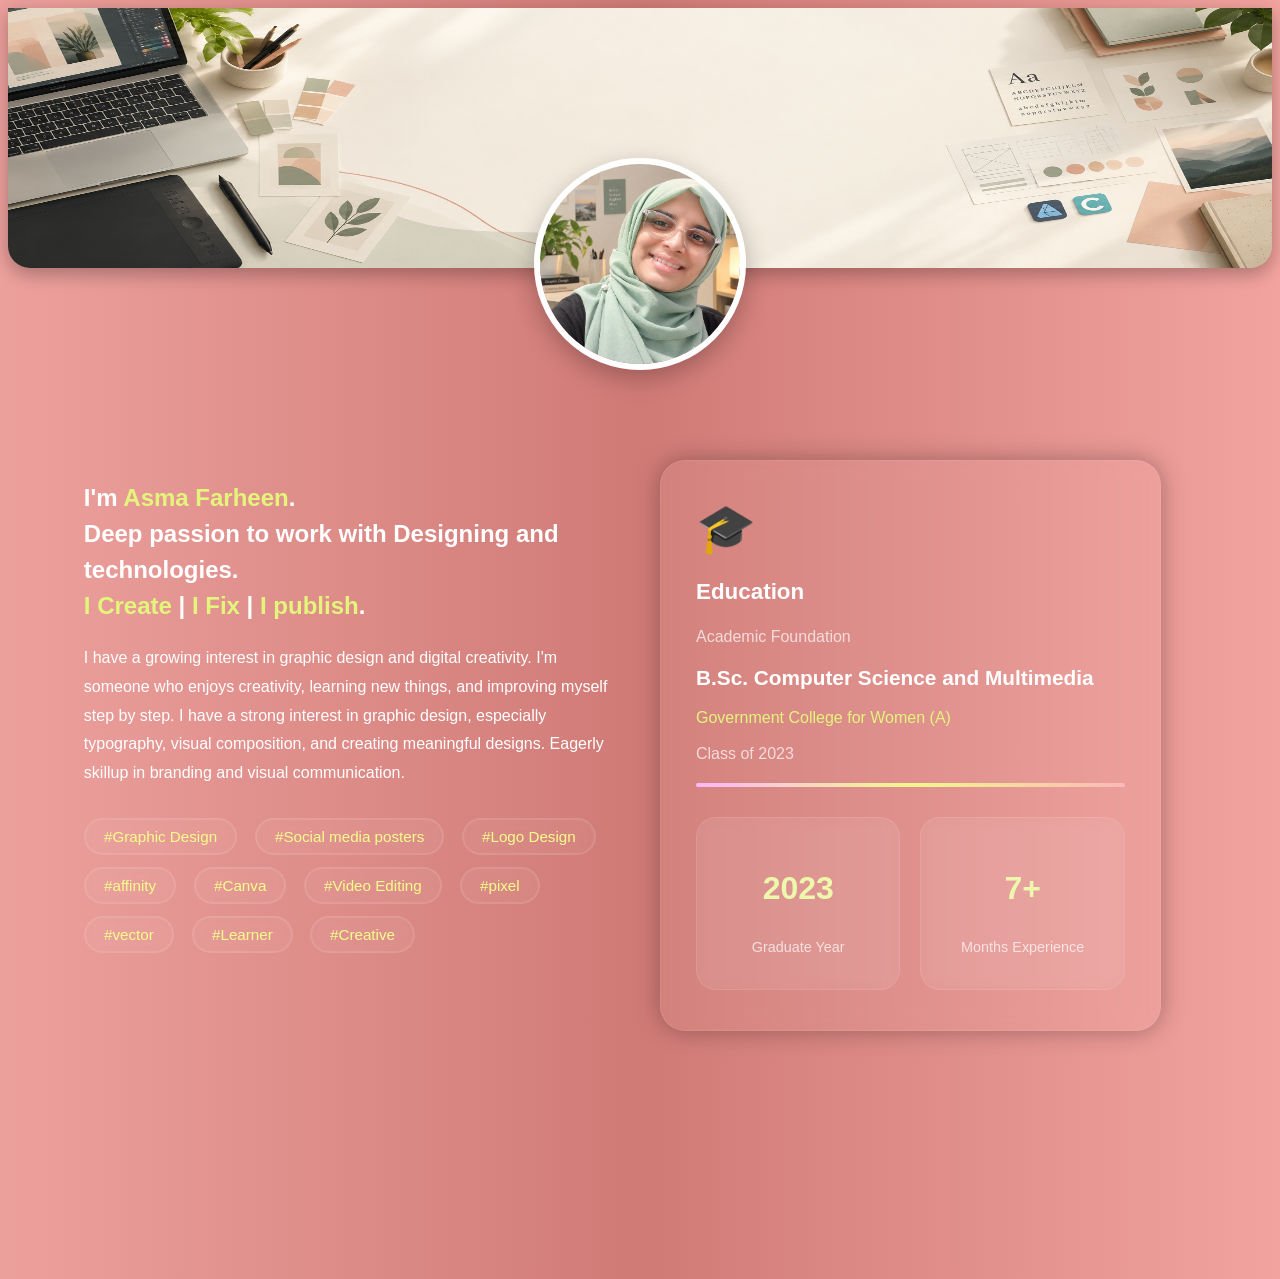
==== About.html @ 327b8846 "Add files via upload" ====
<!DOCTYPE html>
<html lang="en">

<head>
    <meta charset="UTF-8">
    <meta name="viewport" content="width=device-width, initial-scale=1.0">
    <title>Asma Farheen_About</title>
    <link rel="stylesheet" href="Aboutstylesheet.css">
</head>

<body class="about-body">

    <!-- 🔶 TOP BANNER -->
    <div class="about-banner">
        <img src="assets/Pastel Creative Workspace Flatlay.png" alt="Profile" class="about-banner">
        <!-- You will replace this background image later -->
    </div>

    <!-- 🟣 PROFILE PIC -->
    <div class="profile-pic-wrapper">
        <img src="assets/image professional.png" alt="Profile" class="profile-pic">
    </div>

    <!-- 🌸 ABOUT CARD -->

    <section class="about-section">
        <div class="about-container">

            <!-- LEFT COLUMN -->
            <div class="about-left">
                <h2>
                    I'm <span>Asma Farheen</span>.
                    <br>Deep passion to work with Designing and technologies.
                    <br> <span>I Create</span> | <span>I Fix</span> | <span>I publish</span>.
                </h2>

                <p class="about-text">
                    I have a growing interest in graphic design and digital creativity.
                    I'm someone who enjoys creativity, learning new things, and improving myself step by step. I have a
                    strong interest in graphic design, especially typography, visual composition, and creating
                    meaningful designs. Eagerly skillup in branding and visual communication.</p>

                <!-- SKILLS -->
                <div class="skill-tags">
                    <span>#Graphic Design</span>
                    <span>#Social media posters</span>
                    <span>#Logo Design</span>
                    <span>#affinity</span>
                    <span>#Canva</span>
                    <span>#Video Editing</span>
                    <span>#pixel</span>
                     <span>#vector</span>
                    <span>#Learner</span>
                    <span>#Creative</span> 
                </div>
            </div>

            <!-- RIGHT COLUMN -->
            <div class="edu-column">
                <!-- EDUCATION CARD -->
                <div class="edu-card">
                    <div class="edu-icon">🎓</div>

                    <h3 class="edu-title">Education</h3>
                    <p class="edu-sub">Academic Foundation</p>

                    <h2 class="edu-degree">B.Sc. Computer Science and Multimedia</h2>
                    <a href="#" class="edu-college">Government College for Women (A)</a>
                    <p class="edu-year">Class of 2023</p>
                    <div class="edu-line"></div>

                    <!-- STATS UNDER EDUCATION -->
                    <div class="about-stats">
                        <div class="stat-box">
                            <h3>2023</h3>
                            <p>Graduate Year</p>
                        </div>

                        <div class="stat-box">
                            <h3>7+</h3>
                            <p>Months Experience</p>
                        </div>
                    </div>
                </div>
            </div>

        </div>
    </section>



    <script>

        // AUTO ACTIVE SCROLL FOR SKILLS
        const skillContainer = document.querySelector('.skills-carousel');
        const skillCards = document.querySelectorAll('.skill-card');

        function activateSkillCard() {
            let center = skillContainer.scrollLeft + skillContainer.offsetWidth / 2;
            let closest = null;
            let minDist = Infinity;

            skillCards.forEach(card => {
                const cardCenter = card.offsetLeft + card.offsetWidth / 2;
                const dist = Math.abs(center - cardCenter);

                if (dist < minDist) {
                    minDist = dist;
                    closest = card;
                }
            });

            skillCards.forEach(c => c.classList.remove('active'));
            if (closest) closest.classList.add('active');
        }

        skillContainer.addEventListener('scroll', activateSkillCard);
        activateSkillCard();



    </script>

</body>

</html>
---- Aboutstylesheet.css ----
/* 🌸 Background */
.about-body {
    background: linear-gradient(to right, hsl(3, 68%, 77%), #D07A76, #f2a39f);
    /* background: linear-gradient(135deg, #0b1224, #13243f, #0f1831); */
    font-family: "Poppins", sans-serif;
    padding-bottom: 80px;
}

/* 🔶 Top banner */
.about-banner {
    width: 100%;
    height: 260px;
    background: url("About_coverpage_image.JPG") center/cover no-repeat;
    border-radius: 0 0 22px 22px;
    box-shadow: 0 6px 18px rgba(0,0,0,0.15);
}

/* 🟣 Profile picture (circle center) */
.profile-pic-wrapper {
    display: flex;
    justify-content: center;
    margin-top: -110px;
}

.profile-pic {
    width: 200px;
    height: 200px;
    border-radius: 50%;
    object-fit: cover;
    border: 6px solid #fff;
    box-shadow: 0 8px 25px rgba(0,0,0,0.25);
}

/* 🌸 Main about Section */
.about-section {
    padding: 90px 6%;
    color: white;
    font-family: 'Poppins', sans-serif;
    margin: auto;
}

/* MAIN LAYOUT */
.about-container {
    display: flex;
    justify-content: space-between;
    align-items: flex-start;
    gap: 40px;
    margin-bottom: 70px;
}

/* LEFT COLUMN */
.about-left {
    width: 50%;
}

.about-left h2 {
    font-size: 1.5rem;
    font-weight: 600;
    line-height: 1.5;
}

.about-left h2 span {
    color: #e4f57b;

}

.about-text {
    margin-top: 20px;
    line-height: 1.8;
    /* opacity: 0.8; */
}

/* SKILL TAGS */
.skill-tags {
    margin-top: 30px;
    display: flex;
    flex-wrap: wrap;
    gap: 12px 18px;
}

.skill-tags span {
    background: rgba(255, 255, 255, 0.05);
    border: 2px solid rgba(255, 255, 255, 0.1);
    backdrop-filter: blur(8px);
    padding: 8px 18px;
    border-radius: 25px;
    font-size: 0.95rem;
    /* border: 1px solid #333; */
    color: #f7fd8a;
    white-space: nowrap;
    transition: 0.3s ease;
}

.skill-tags span:hover {
    transform: translateY(-4px);
    background: rgba(255, 255, 255, 0.12);
    box-shadow: 0 0 12px rgba(251, 246, 156, 0.4);
}

/* RIGHT COLUMN */
.edu-column {
    width: 50%;
}

/* EDUCATION CARD */
.edu-card {
    width: 80%;
    padding: 40px 35px;
    background: rgba(255, 255, 255, 0.05);
    backdrop-filter: blur(8px);
    border-radius: 25px;
    border: 1px solid rgba(255, 255, 255, 0.08);
    box-shadow: 0 0 25px rgba(0, 0, 0, 0.3);
    transition: 0.5s ease;
}

.edu-card:hover {
    transform: translateY(-6px);
    box-shadow: 0 0 25px rgba(243, 250, 176, 0.4);
}

.edu-icon {
    font-size: 3rem;
    margin-bottom: 10px;
}

.edu-title {
    font-size: 1.4rem;
    font-weight: 600;
}

.edu-sub {
    opacity: 0.7;
    margin-bottom: 20px;
}

.edu-degree {
    font-size: 1.3rem;
    font-weight: 600;
}

.edu-college {
    display: inline-block;
    margin: 2px 0;
    color: #e4f57b;
    text-decoration: none;
    font-size: 1rem;
}

.edu-year {
    opacity: 0.7;
    margin-bottom: 20px;
}

.edu-line {
    height: 4px;
    width: 100%;
    border-radius: 10px;
    background: linear-gradient(to right,#fcb6fa, #f0f98b, #fcb8b8);
}

/* STATS UNDER EDUCATION */
.about-stats {
    display: flex;
    gap: 20px;
    margin-top: 30px;
}

.stat-box {
    flex: 1;
    padding: 20px;
    border-radius: 20px;
    text-align: center;
    backdrop-filter: blur(8px);
    background: rgba(255, 255, 255, 0.05);
    border: 1px solid rgba(255, 255, 255, 0.1);
    transition: 0.4s ease;
}

.stat-box h3 {
    font-size: 2rem;
    color: #edf8ad;
}

.stat-box p {
    opacity: 0.7;
    font-size: 0.9rem;
}

/* RESPONSIVE */
@media (max-width: 900px) {
    .about-container {
        flex-direction: column;
    }

    .about-left, 
    .edu-column {
        width: 100%;
    }

    .about-stats {
        justify-content: center;
    }
}
@media (max-width: 700px) {
    .about-stats {
        flex-direction: column;
    }
}
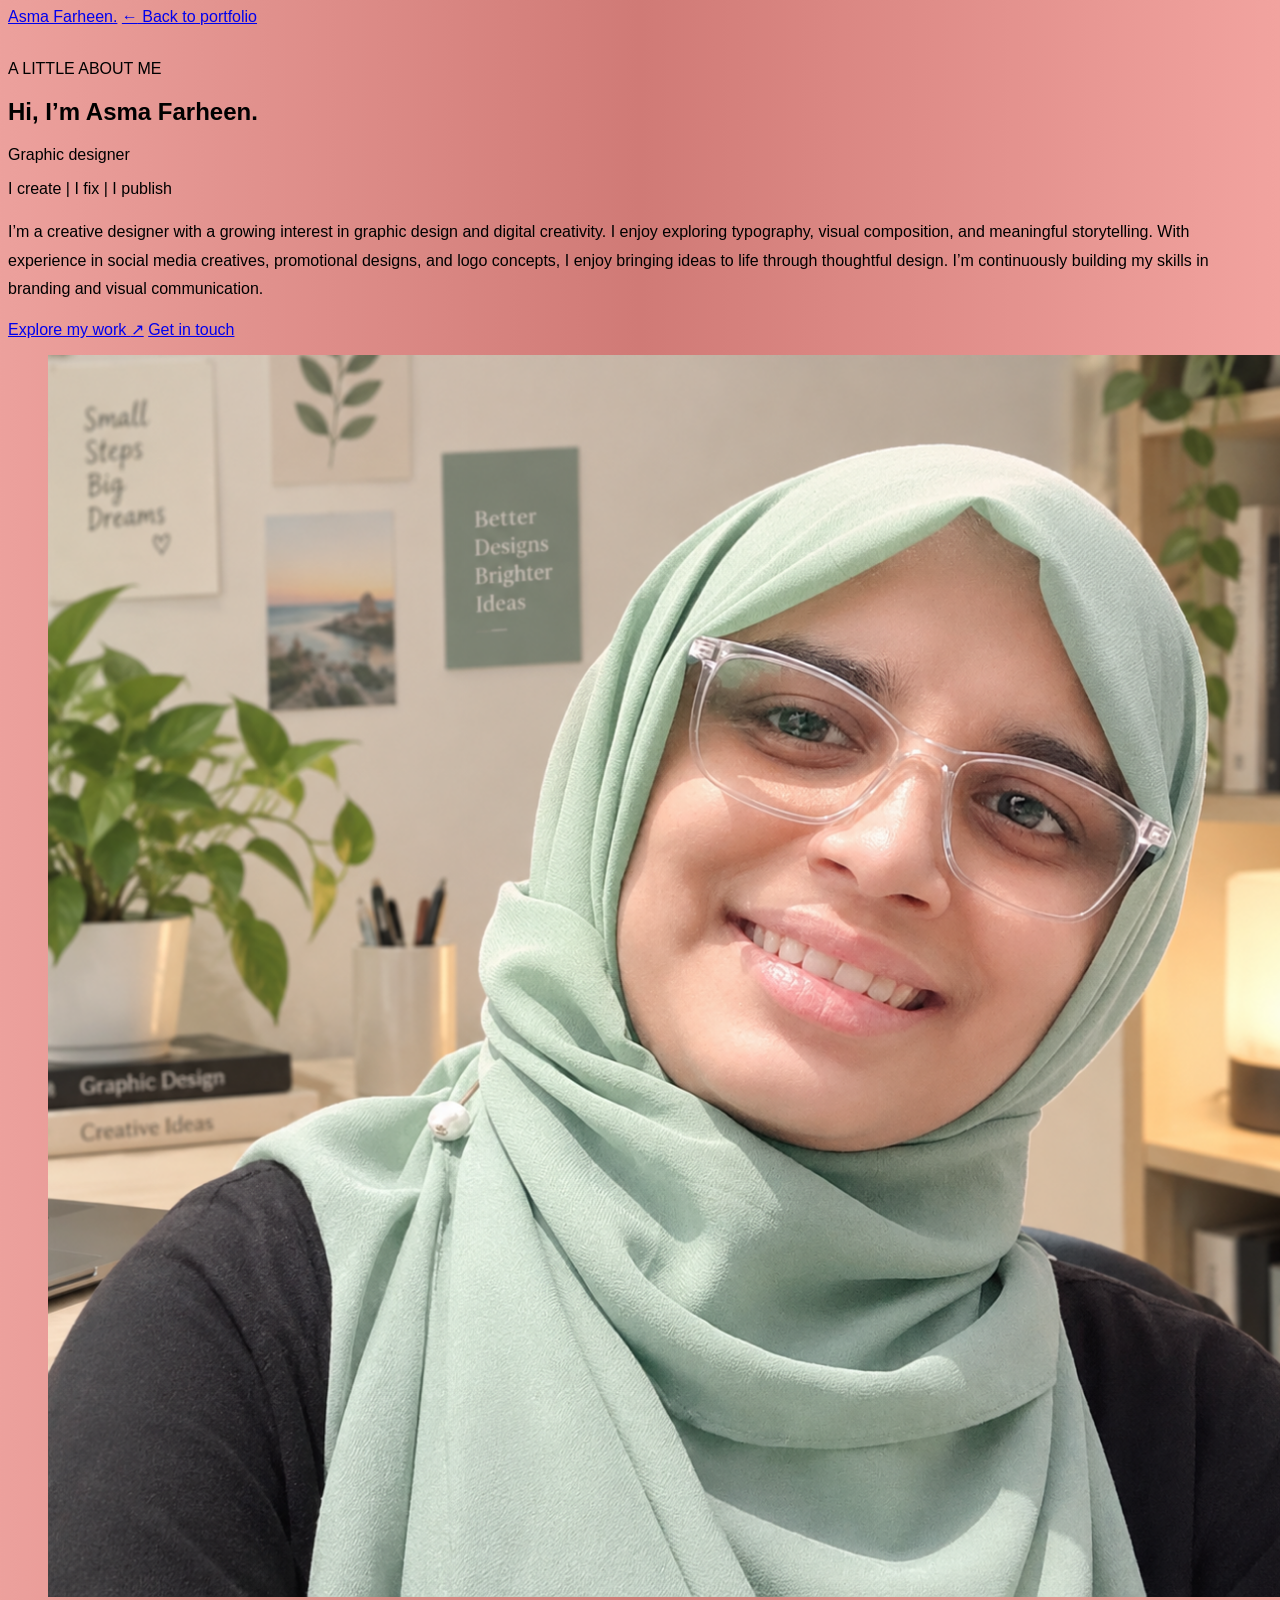
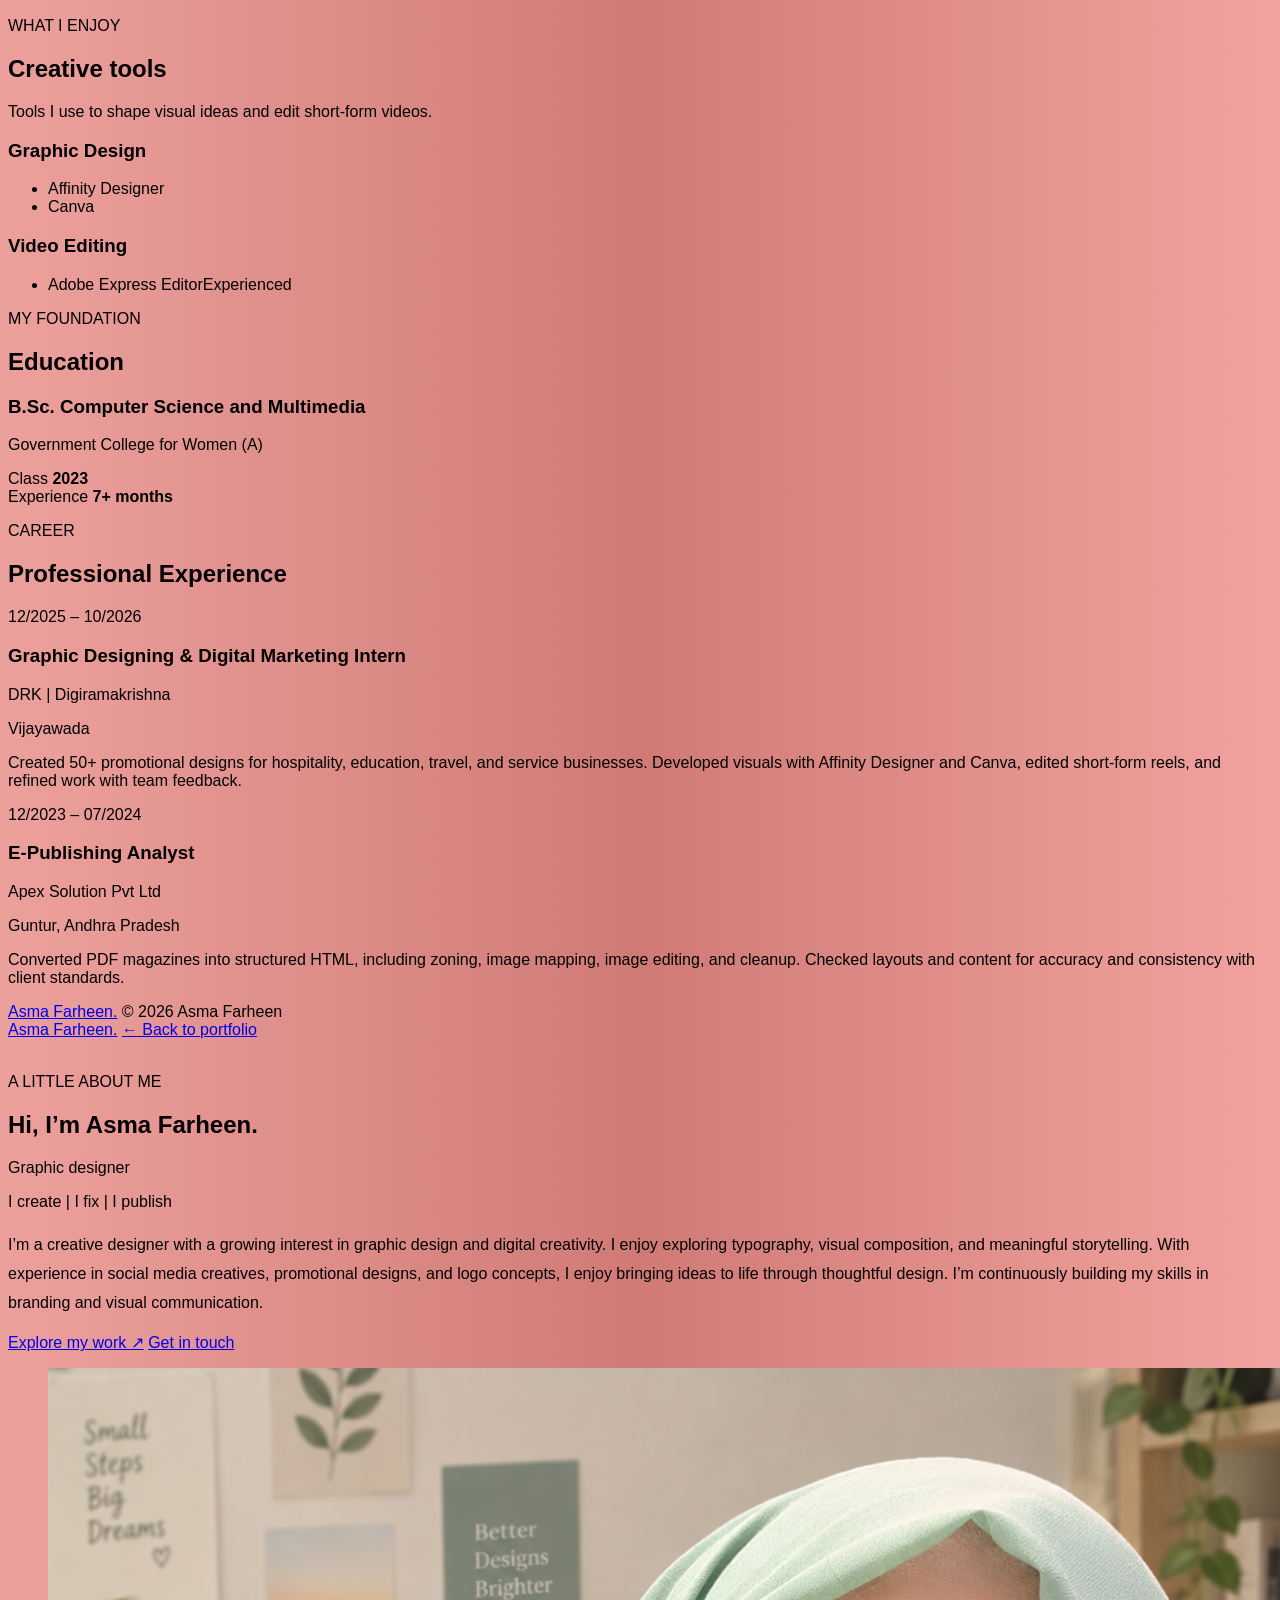
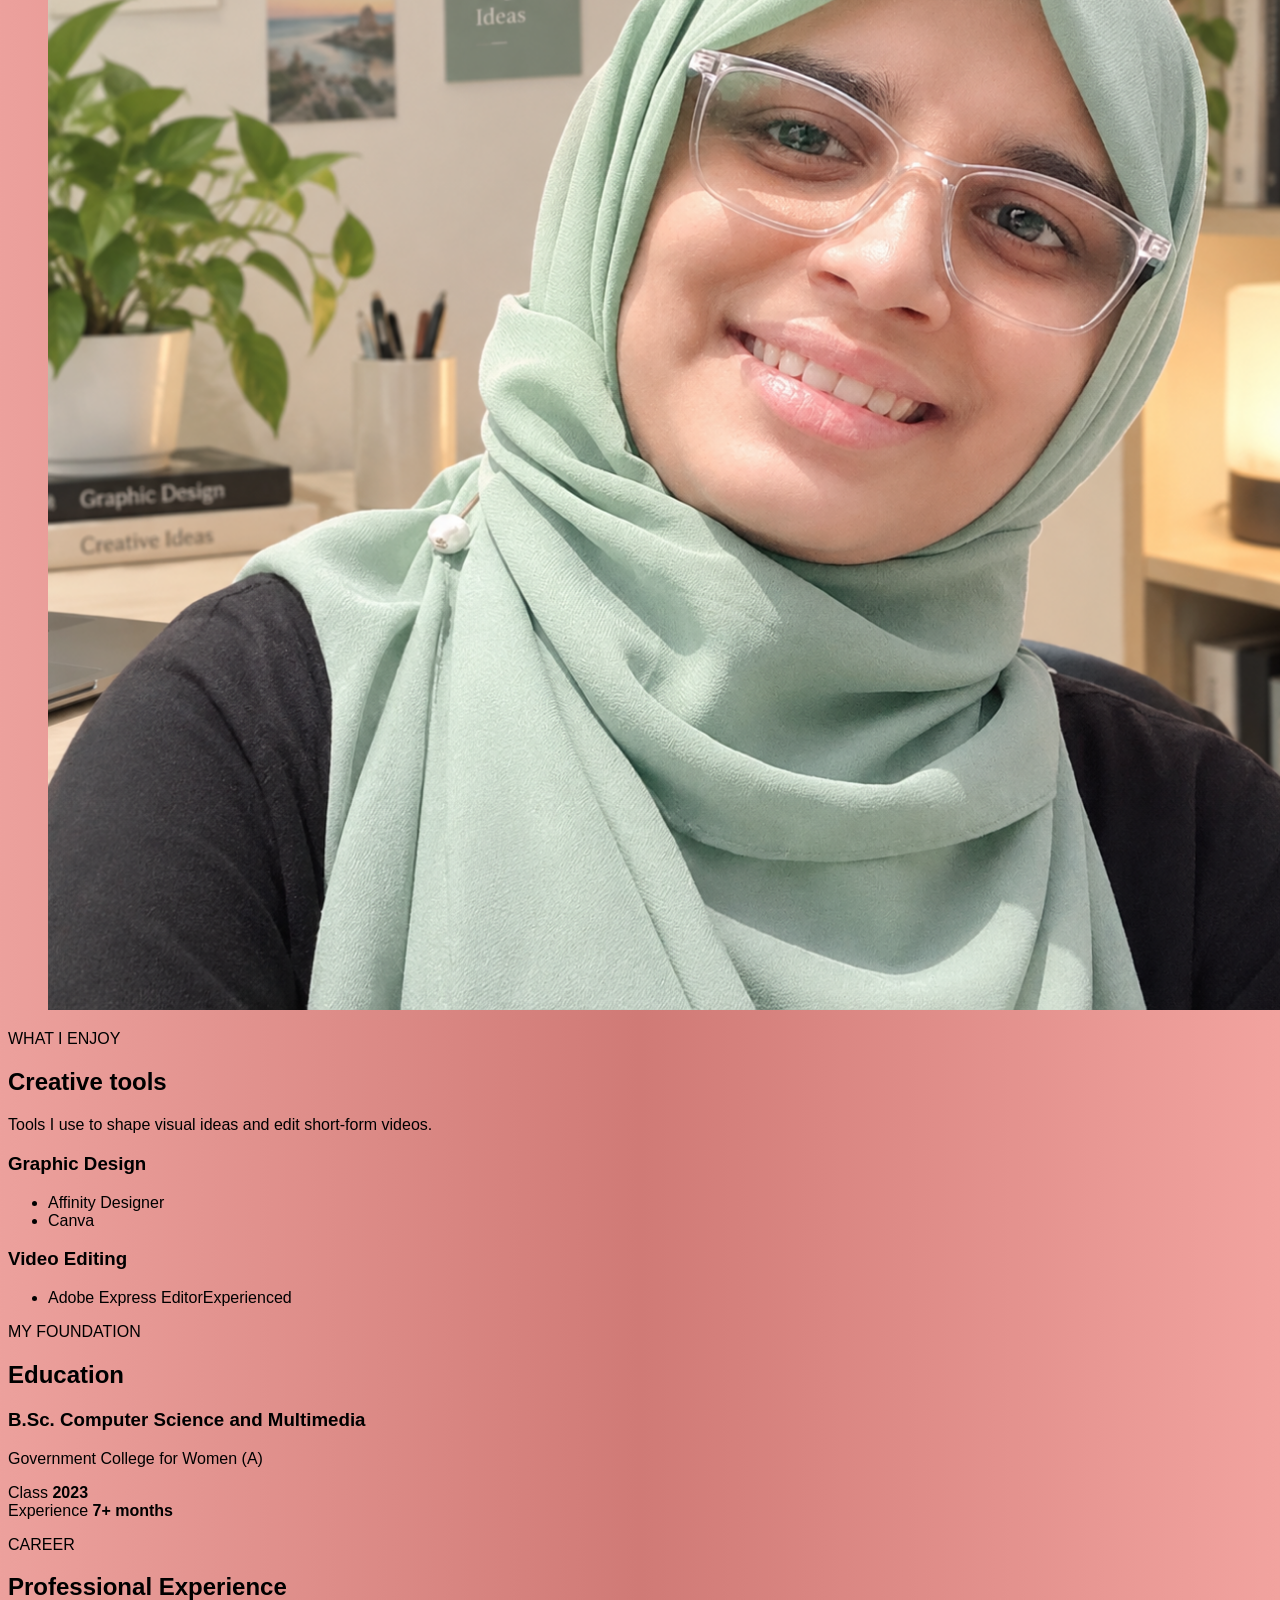
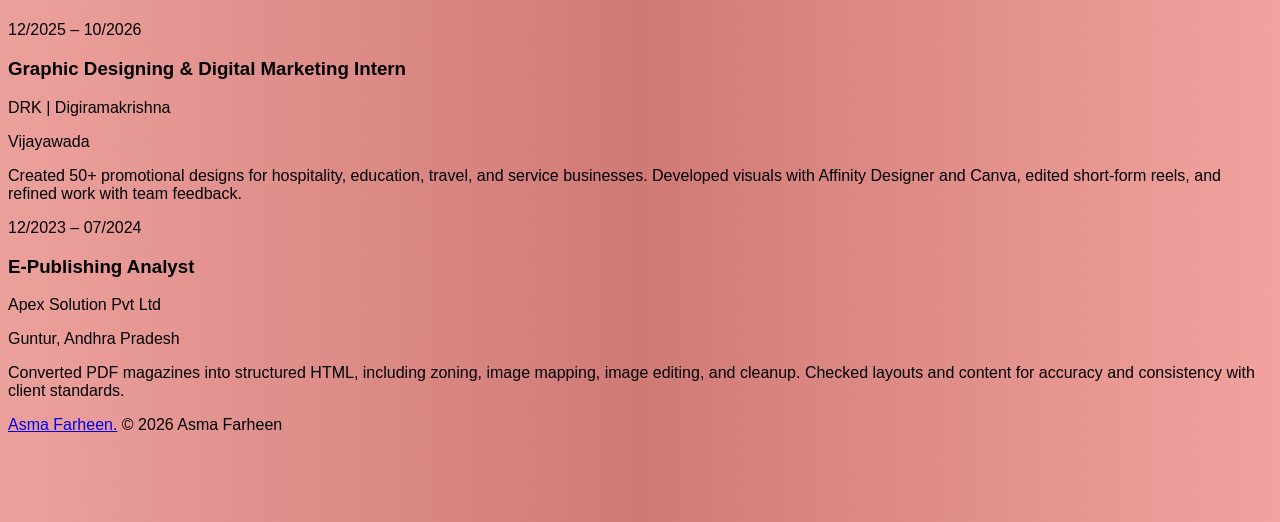
==== commit a5642e83: "Update About.html" ====
--- a/About.html
+++ b/About.html
@@ -1,126 +1,317 @@
-<!DOCTYPE html>
+<!doctype html>
 <html lang="en">
 
 <head>
-    <meta charset="UTF-8">
-    <meta name="viewport" content="width=device-width, initial-scale=1.0">
-    <title>Asma Farheen_About</title>
-    <link rel="stylesheet" href="Aboutstylesheet.css">
+    <meta charset="UTF-8" />
+    <meta name="viewport" content="width=device-width, initial-scale=1.0" />
+    <meta name="description"
+        content="Meet Asma Farheen, a graphic designer exploring visual communication, branding, and digital creativity." />
+    <title>About Asma Farheen</title>
+    <link rel="preconnect" href="https://fonts.googleapis.com" />
+    <link rel="preconnect" href="https://fonts.gstatic.com" crossorigin />
+    <link href="https://fonts.googleapis.com/css2?family=DM+Serif+Display&family=Nunito:wght@400;600;700&display=swap"
+        rel="stylesheet" />
+    <link rel="stylesheet" href="Aboutstylesheet.css" />
+    <link rel="icon" type="image/png" href="ICONS/about_tagicon.png" />
 </head>
 
 <body class="about-body">
-
-    <!-- 🔶 TOP BANNER -->
-    <div class="about-banner">
-        <img src="assets/Pastel Creative Workspace Flatlay.png" alt="Profile" class="about-banner">
-        <!-- You will replace this background image later -->
+    <header class="about-header">
+        <a class="about-brand" href="index.html">Asma Farheen.</a>
+        <a class="back-link" href="index.html">
+            <span aria-hidden="true">&#8592;</span>
+            Back to portfolio
+        </a>
+    </header>
+
+    <div class="about-cover" aria-hidden="true">
+        <img src="assets/about_cover.png" alt="" />
     </div>
 
-    <!-- 🟣 PROFILE PIC -->
-    <div class="profile-pic-wrapper">
-        <img src="assets/image professional.png" alt="Profile" class="profile-pic">
+    <main class="about-main">
+        <section class="about-intro" aria-labelledby="about-title">
+            <div class="about-copy">
+                <p class="eyebrow">A LITTLE ABOUT ME</p>
+                <h1 id="about-title">Hi, I’m <span>Asma Farheen</span>.</h1>
+                <p class="about-role">
+                    Graphic designer
+                </p>
+                <p class="about-mantra">I create | I fix | I publish</p>
+                <p class="about-text">
+                    I’m a creative designer with a growing interest in graphic design and digital creativity. I enjoy
+                    exploring typography, visual composition, and meaningful storytelling. With experience in social
+                    media creatives, promotional designs, and logo concepts, I enjoy bringing ideas to life through
+                    thoughtful design. I’m continuously building my skills in branding and visual communication.
+                </p>
+                <div class="about-actions">
+                    <a class="action-primary" href="project.html">Explore my work <span
+                            aria-hidden="true">&#8599;</span></a>
+                    <a class="action-secondary" href="mailto:af.officelog@gmail.com">Get in touch</a>
+                </div>
+            </div>
+
+            <figure class="profile-figure">
+                <img class="profile-photo" src="assets/image professional.png" alt="Portrait of Asma Farheen"
+                    width="1242" height="1242" />
+                <!-- <figcaption>
+            <span>Asma Farheen</span>
+            <span>Graphic design &amp; multimedia</span>
+          </figcaption> -->
+            </figure>
+        </section>
+
+        <section class="about-details" aria-label="Skills and education">
+            <div class="skills-block" id="skills">
+                <p class="eyebrow">WHAT I ENJOY</p>
+                <h2>Creative tools</h2>
+                <p class="details-copy">
+                    Tools I use to shape visual ideas and edit short-form videos.
+                </p>
+                <div class="tool-groups">
+                    <section class="tool-group" aria-labelledby="graphic-tools-title">
+                        <h3 id="graphic-tools-title">Graphic Design</h3>
+                        <ul class="tool-list">
+                            <li><span class="tool-check" aria-hidden="true"></span><span>Affinity Designer</span></li>
+                            <li><span class="tool-check" aria-hidden="true"></span><span>Canva</span></li>
+                        </ul>
+                    </section>
+                    <section class="tool-group" aria-labelledby="video-tools-title">
+                        <h3 id="video-tools-title">Video Editing</h3>
+                        <ul class="tool-list">
+                            <li>
+                                <span class="tool-check" aria-hidden="true"></span>
+                                <span class="tool-name">Adobe Express Editor<span
+                                        class="tool-level">Experienced</span></span>
+                            </li>
+                        </ul>
+                    </section>
+                </div>
+            </div>
+
+            <div class="education-block" id="education">
+                <p class="eyebrow">MY FOUNDATION</p>
+                <h2>Education</h2>
+                <div class="education-entry">
+                    <h3>B.Sc. Computer Science and Multimedia</h3>
+                    <p>Government College for Women (A)</p>
+                    <div class="education-meta">
+                        <div>
+                            <span>Class</span>
+                            <strong>2023</strong>
+                        </div>
+                        <div>
+                            <span>Experience</span>
+                            <strong>7+ months</strong>
+                        </div>
+                    </div>
+                </div>
+            </div>
+        </section>
+
+        <section class="professional-experience" aria-labelledby="experience-title">
+            <div class="experience-heading">
+                <p class="eyebrow">CAREER</p>
+                <h2 id="experience-title">Professional Experience</h2>
+            </div>
+            <div class="experience-list">
+                <article class="experience-entry">
+                    <div class="experience-primary">
+                        <p class="experience-dates"><time datetime="2025-12">12/2025</time> – <time
+                                datetime="2026-08">10/2026</time></p>
+                        <h3>Graphic Designing &amp; Digital Marketing Intern</h3>
+                    </div>
+                    <div class="experience-detail">
+                        <p class="experience-company">DRK | Digiramakrishna</p>
+                        <p class="experience-location">Vijayawada</p>
+                        <p class="experience-summary">
+                            Created 50+ promotional designs for hospitality, education, travel, and service businesses.
+                            Developed visuals with Affinity Designer and Canva, edited short-form reels, and refined
+                            work with team feedback.
+                        </p>
+                    </div>
+                </article>
+                <article class="experience-entry">
+                    <div class="experience-primary">
+                        <p class="experience-dates"><time datetime="2023-12">12/2023</time> – <time
+                                datetime="2024-07">07/2024</time></p>
+                        <h3>E-Publishing Analyst</h3>
+                    </div>
+                    <div class="experience-detail">
+                        <p class="experience-company">Apex Solution Pvt Ltd</p>
+                        <p class="experience-location">Guntur, Andhra Pradesh</p>
+                        <p class="experience-summary">
+                            Converted PDF magazines into structured HTML, including zoning, image mapping, image
+                            editing, and cleanup. Checked layouts and content for accuracy and consistency with client
+                            standards.
+                        </p>
+                    </div>
+                </article>
+            </div>
+        </section>
+    </main>
+
+    <footer class="about-footer">
+        <a href="index.html">Asma Farheen.</a>
+        <span>© 2026 Asma Farheen</span>
+    </footer>
+</body>
+
+</html><!doctype html>
+<html lang="en">
+
+<head>
+    <meta charset="UTF-8" />
+    <meta name="viewport" content="width=device-width, initial-scale=1.0" />
+    <meta name="description"
+        content="Meet Asma Farheen, a graphic designer exploring visual communication, branding, and digital creativity." />
+    <title>About Asma Farheen</title>
+    <link rel="preconnect" href="https://fonts.googleapis.com" />
+    <link rel="preconnect" href="https://fonts.gstatic.com" crossorigin />
+    <link href="https://fonts.googleapis.com/css2?family=DM+Serif+Display&family=Nunito:wght@400;600;700&display=swap"
+        rel="stylesheet" />
+    <link rel="stylesheet" href="Aboutstylesheet.css" />
+    <link rel="icon" type="image/png" href="ICONS/about_tagicon.png" />
+</head>
+
+<body class="about-body">
+    <header class="about-header">
+        <a class="about-brand" href="index.html">Asma Farheen.</a>
+        <a class="back-link" href="index.html">
+            <span aria-hidden="true">&#8592;</span>
+            Back to portfolio
+        </a>
+    </header>
+
+    <div class="about-cover" aria-hidden="true">
+        <img src="assets/about_cover.png" alt="" />
     </div>
 
-    <!-- 🌸 ABOUT CARD -->
-
-    <section class="about-section">
-        <div class="about-container">
-
-            <!-- LEFT COLUMN -->
-            <div class="about-left">
-                <h2>
-                    I'm <span>Asma Farheen</span>.
-                    <br>Deep passion to work with Designing and technologies.
-                    <br> <span>I Create</span> | <span>I Fix</span> | <span>I publish</span>.
-                </h2>
-
+    <main class="about-main">
+        <section class="about-intro" aria-labelledby="about-title">
+            <div class="about-copy">
+                <p class="eyebrow">A LITTLE ABOUT ME</p>
+                <h1 id="about-title">Hi, I’m <span>Asma Farheen</span>.</h1>
+                <p class="about-role">
+                    Graphic designer
+                </p>
+                <p class="about-mantra">I create | I fix | I publish</p>
                 <p class="about-text">
-                    I have a growing interest in graphic design and digital creativity.
-                    I'm someone who enjoys creativity, learning new things, and improving myself step by step. I have a
-                    strong interest in graphic design, especially typography, visual composition, and creating
-                    meaningful designs. Eagerly skillup in branding and visual communication.</p>
-
-                <!-- SKILLS -->
-                <div class="skill-tags">
-                    <span>#Graphic Design</span>
-                    <span>#Social media posters</span>
-                    <span>#Logo Design</span>
-                    <span>#affinity</span>
-                    <span>#Canva</span>
-                    <span>#Video Editing</span>
-                    <span>#pixel</span>
-                     <span>#vector</span>
-                    <span>#Learner</span>
-                    <span>#Creative</span> 
-                </div>
-            </div>
-
-            <!-- RIGHT COLUMN -->
-            <div class="edu-column">
-                <!-- EDUCATION CARD -->
-                <div class="edu-card">
-                    <div class="edu-icon">🎓</div>
-
-                    <h3 class="edu-title">Education</h3>
-                    <p class="edu-sub">Academic Foundation</p>
-
-                    <h2 class="edu-degree">B.Sc. Computer Science and Multimedia</h2>
-                    <a href="#" class="edu-college">Government College for Women (A)</a>
-                    <p class="edu-year">Class of 2023</p>
-                    <div class="edu-line"></div>
-
-                    <!-- STATS UNDER EDUCATION -->
-                    <div class="about-stats">
-                        <div class="stat-box">
-                            <h3>2023</h3>
-                            <p>Graduate Year</p>
+                    I’m a creative designer with a growing interest in graphic design and digital creativity. I enjoy
+                    exploring typography, visual composition, and meaningful storytelling. With experience in social
+                    media creatives, promotional designs, and logo concepts, I enjoy bringing ideas to life through
+                    thoughtful design. I’m continuously building my skills in branding and visual communication.
+                </p>
+                <div class="about-actions">
+                    <a class="action-primary" href="project.html">Explore my work <span
+                            aria-hidden="true">&#8599;</span></a>
+                    <a class="action-secondary" href="mailto:af.officelog@gmail.com">Get in touch</a>
+                </div>
+            </div>
+
+            <figure class="profile-figure">
+                <img class="profile-photo" src="assets/image professional.png" alt="Portrait of Asma Farheen"
+                    width="1242" height="1242" />
+                <!-- <figcaption>
+            <span>Asma Farheen</span>
+            <span>Graphic design &amp; multimedia</span>
+          </figcaption> -->
+            </figure>
+        </section>
+
+        <section class="about-details" aria-label="Skills and education">
+            <div class="skills-block" id="skills">
+                <p class="eyebrow">WHAT I ENJOY</p>
+                <h2>Creative tools</h2>
+                <p class="details-copy">
+                    Tools I use to shape visual ideas and edit short-form videos.
+                </p>
+                <div class="tool-groups">
+                    <section class="tool-group" aria-labelledby="graphic-tools-title">
+                        <h3 id="graphic-tools-title">Graphic Design</h3>
+                        <ul class="tool-list">
+                            <li><span class="tool-check" aria-hidden="true"></span><span>Affinity Designer</span></li>
+                            <li><span class="tool-check" aria-hidden="true"></span><span>Canva</span></li>
+                        </ul>
+                    </section>
+                    <section class="tool-group" aria-labelledby="video-tools-title">
+                        <h3 id="video-tools-title">Video Editing</h3>
+                        <ul class="tool-list">
+                            <li>
+                                <span class="tool-check" aria-hidden="true"></span>
+                                <span class="tool-name">Adobe Express Editor<span
+                                        class="tool-level">Experienced</span></span>
+                            </li>
+                        </ul>
+                    </section>
+                </div>
+            </div>
+
+            <div class="education-block" id="education">
+                <p class="eyebrow">MY FOUNDATION</p>
+                <h2>Education</h2>
+                <div class="education-entry">
+                    <h3>B.Sc. Computer Science and Multimedia</h3>
+                    <p>Government College for Women (A)</p>
+                    <div class="education-meta">
+                        <div>
+                            <span>Class</span>
+                            <strong>2023</strong>
                         </div>
-
-                        <div class="stat-box">
-                            <h3>7+</h3>
-                            <p>Months Experience</p>
+                        <div>
+                            <span>Experience</span>
+                            <strong>7+ months</strong>
                         </div>
                     </div>
                 </div>
             </div>
-
-        </div>
-    </section>
-
-
-
-    <script>
-
-        // AUTO ACTIVE SCROLL FOR SKILLS
-        const skillContainer = document.querySelector('.skills-carousel');
-        const skillCards = document.querySelectorAll('.skill-card');
-
-        function activateSkillCard() {
-            let center = skillContainer.scrollLeft + skillContainer.offsetWidth / 2;
-            let closest = null;
-            let minDist = Infinity;
-
-            skillCards.forEach(card => {
-                const cardCenter = card.offsetLeft + card.offsetWidth / 2;
-                const dist = Math.abs(center - cardCenter);
-
-                if (dist < minDist) {
-                    minDist = dist;
-                    closest = card;
-                }
-            });
-
-            skillCards.forEach(c => c.classList.remove('active'));
-            if (closest) closest.classList.add('active');
-        }
-
-        skillContainer.addEventListener('scroll', activateSkillCard);
-        activateSkillCard();
-
-
-
-    </script>
-
+        </section>
+
+        <section class="professional-experience" aria-labelledby="experience-title">
+            <div class="experience-heading">
+                <p class="eyebrow">CAREER</p>
+                <h2 id="experience-title">Professional Experience</h2>
+            </div>
+            <div class="experience-list">
+                <article class="experience-entry">
+                    <div class="experience-primary">
+                        <p class="experience-dates"><time datetime="2025-12">12/2025</time> – <time
+                                datetime="2026-08">10/2026</time></p>
+                        <h3>Graphic Designing &amp; Digital Marketing Intern</h3>
+                    </div>
+                    <div class="experience-detail">
+                        <p class="experience-company">DRK | Digiramakrishna</p>
+                        <p class="experience-location">Vijayawada</p>
+                        <p class="experience-summary">
+                            Created 50+ promotional designs for hospitality, education, travel, and service businesses.
+                            Developed visuals with Affinity Designer and Canva, edited short-form reels, and refined
+                            work with team feedback.
+                        </p>
+                    </div>
+                </article>
+                <article class="experience-entry">
+                    <div class="experience-primary">
+                        <p class="experience-dates"><time datetime="2023-12">12/2023</time> – <time
+                                datetime="2024-07">07/2024</time></p>
+                        <h3>E-Publishing Analyst</h3>
+                    </div>
+                    <div class="experience-detail">
+                        <p class="experience-company">Apex Solution Pvt Ltd</p>
+                        <p class="experience-location">Guntur, Andhra Pradesh</p>
+                        <p class="experience-summary">
+                            Converted PDF magazines into structured HTML, including zoning, image mapping, image
+                            editing, and cleanup. Checked layouts and content for accuracy and consistency with client
+                            standards.
+                        </p>
+                    </div>
+                </article>
+            </div>
+        </section>
+    </main>
+
+    <footer class="about-footer">
+        <a href="index.html">Asma Farheen.</a>
+        <span>© 2026 Asma Farheen</span>
+    </footer>
 </body>
 
-</html>+</html>
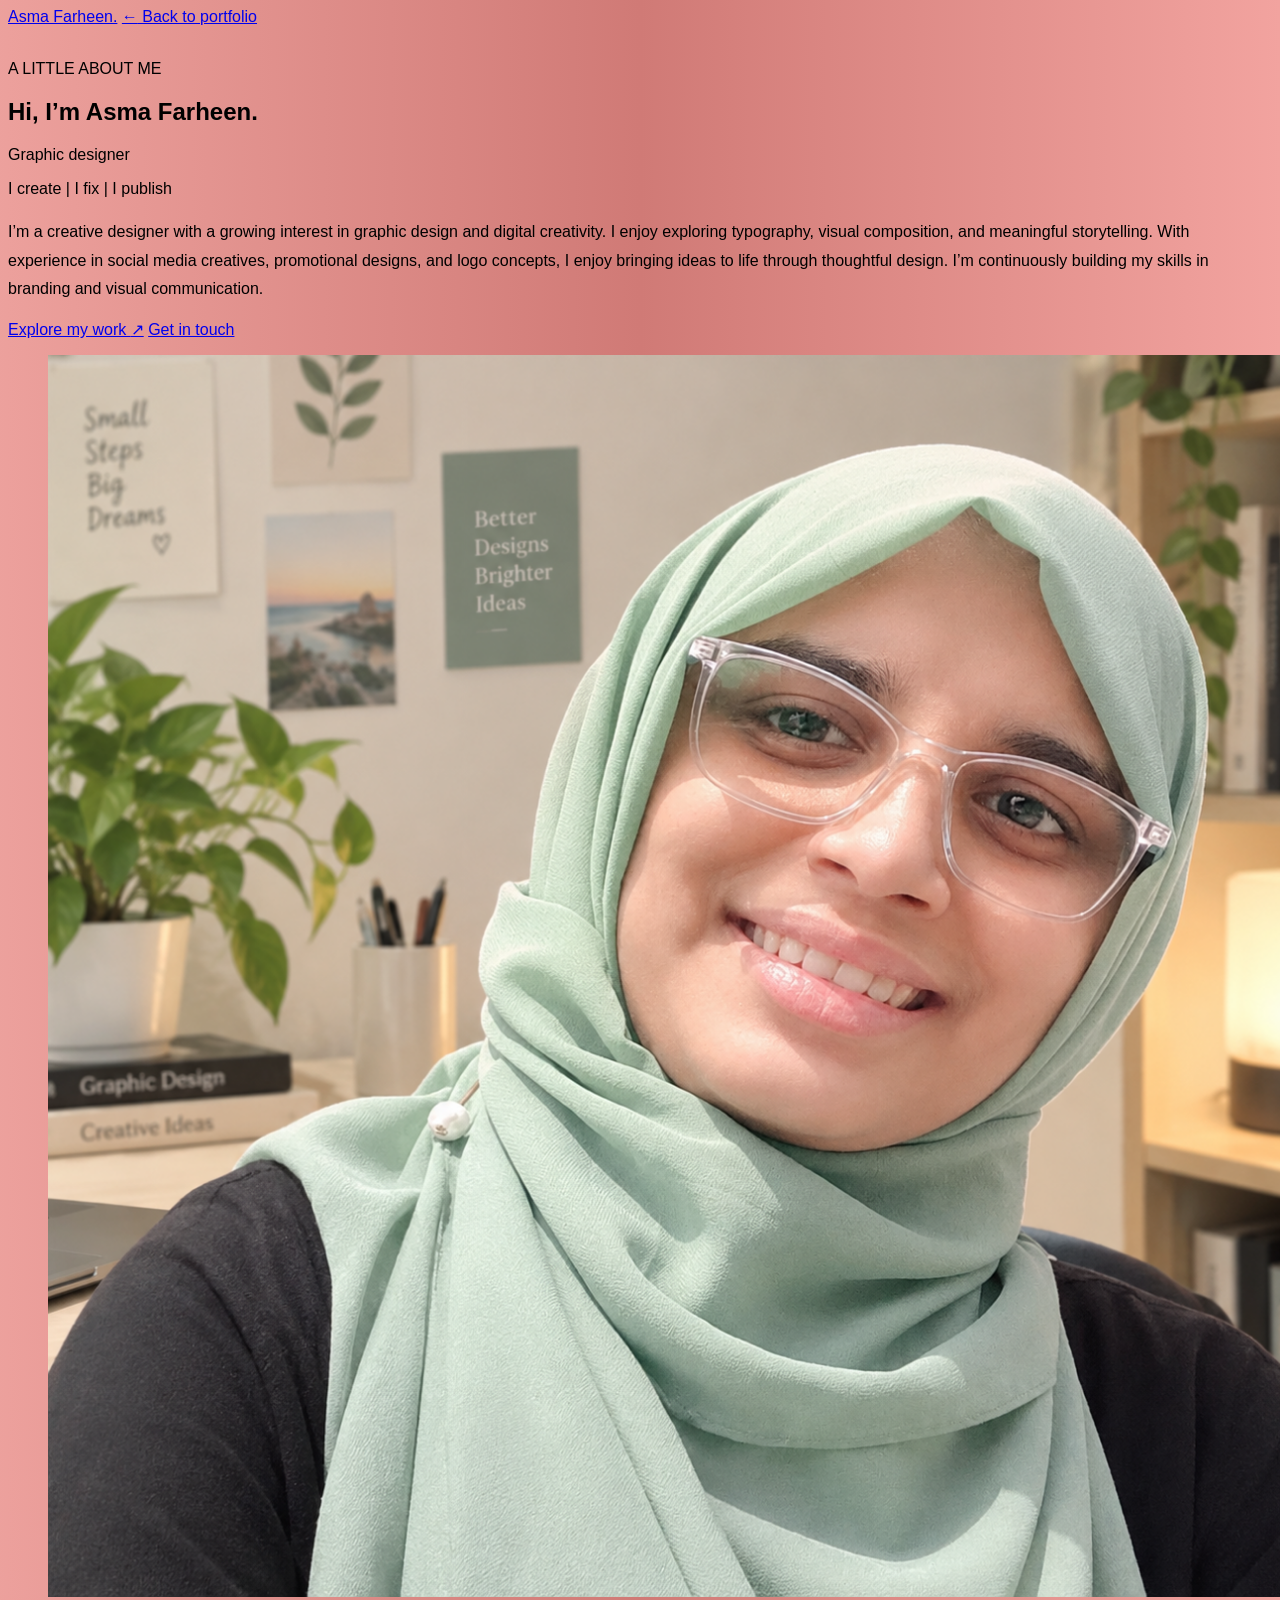
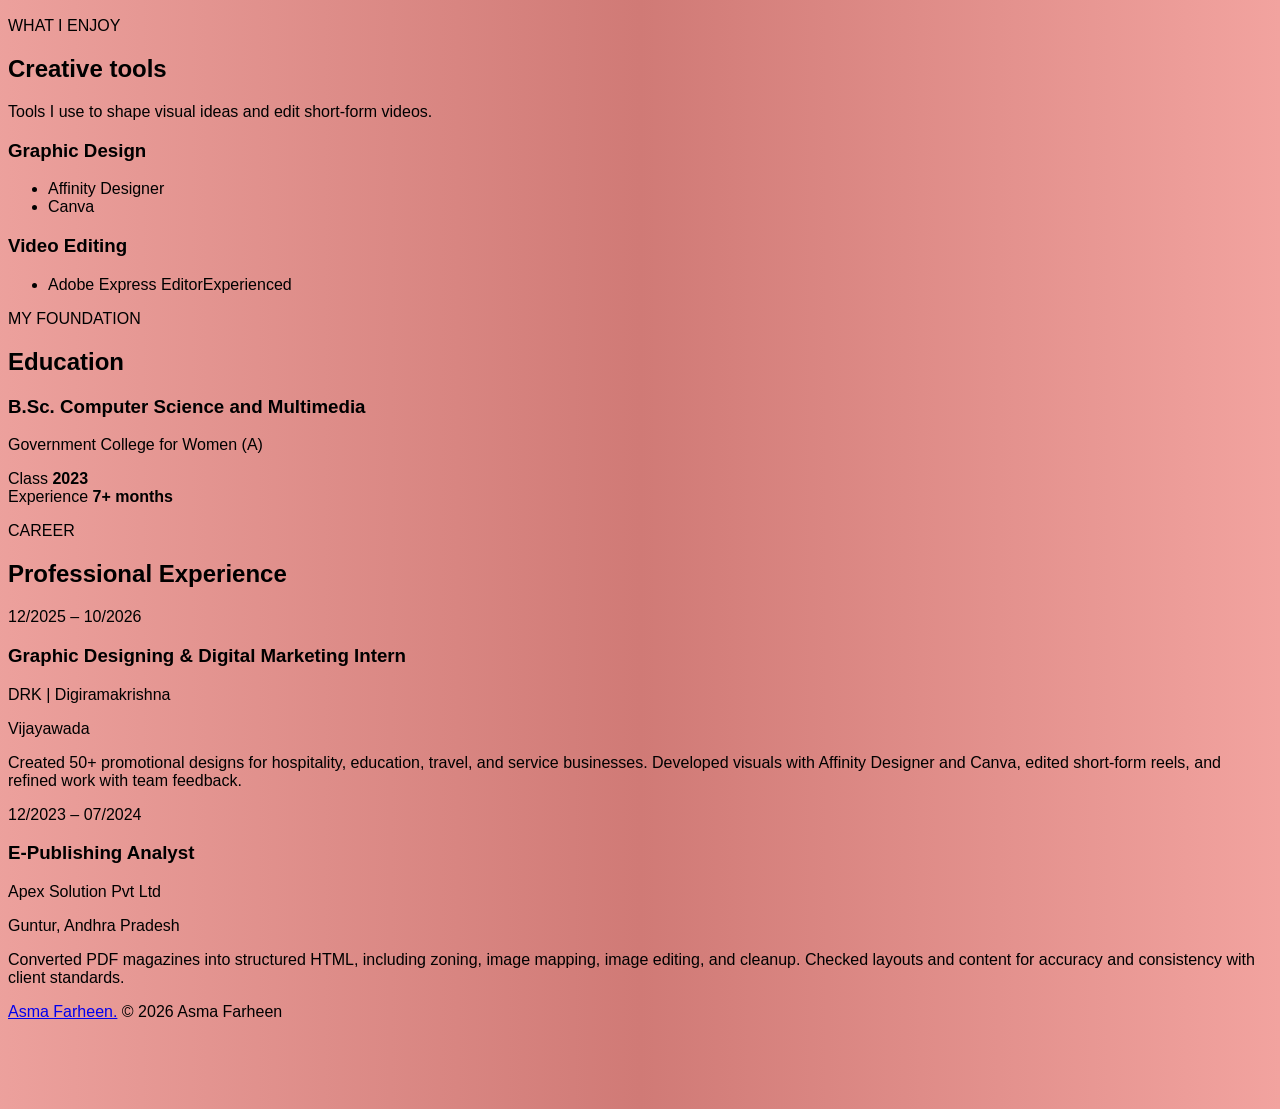
==== commit a257ea62: "Refactor About.html structure and content" ====
--- a/About.html
+++ b/About.html
@@ -156,162 +156,4 @@
     </footer>
 </body>
 
-</html><!doctype html>
-<html lang="en">
-
-<head>
-    <meta charset="UTF-8" />
-    <meta name="viewport" content="width=device-width, initial-scale=1.0" />
-    <meta name="description"
-        content="Meet Asma Farheen, a graphic designer exploring visual communication, branding, and digital creativity." />
-    <title>About Asma Farheen</title>
-    <link rel="preconnect" href="https://fonts.googleapis.com" />
-    <link rel="preconnect" href="https://fonts.gstatic.com" crossorigin />
-    <link href="https://fonts.googleapis.com/css2?family=DM+Serif+Display&family=Nunito:wght@400;600;700&display=swap"
-        rel="stylesheet" />
-    <link rel="stylesheet" href="Aboutstylesheet.css" />
-    <link rel="icon" type="image/png" href="ICONS/about_tagicon.png" />
-</head>
-
-<body class="about-body">
-    <header class="about-header">
-        <a class="about-brand" href="index.html">Asma Farheen.</a>
-        <a class="back-link" href="index.html">
-            <span aria-hidden="true">&#8592;</span>
-            Back to portfolio
-        </a>
-    </header>
-
-    <div class="about-cover" aria-hidden="true">
-        <img src="assets/about_cover.png" alt="" />
-    </div>
-
-    <main class="about-main">
-        <section class="about-intro" aria-labelledby="about-title">
-            <div class="about-copy">
-                <p class="eyebrow">A LITTLE ABOUT ME</p>
-                <h1 id="about-title">Hi, I’m <span>Asma Farheen</span>.</h1>
-                <p class="about-role">
-                    Graphic designer
-                </p>
-                <p class="about-mantra">I create | I fix | I publish</p>
-                <p class="about-text">
-                    I’m a creative designer with a growing interest in graphic design and digital creativity. I enjoy
-                    exploring typography, visual composition, and meaningful storytelling. With experience in social
-                    media creatives, promotional designs, and logo concepts, I enjoy bringing ideas to life through
-                    thoughtful design. I’m continuously building my skills in branding and visual communication.
-                </p>
-                <div class="about-actions">
-                    <a class="action-primary" href="project.html">Explore my work <span
-                            aria-hidden="true">&#8599;</span></a>
-                    <a class="action-secondary" href="mailto:af.officelog@gmail.com">Get in touch</a>
-                </div>
-            </div>
-
-            <figure class="profile-figure">
-                <img class="profile-photo" src="assets/image professional.png" alt="Portrait of Asma Farheen"
-                    width="1242" height="1242" />
-                <!-- <figcaption>
-            <span>Asma Farheen</span>
-            <span>Graphic design &amp; multimedia</span>
-          </figcaption> -->
-            </figure>
-        </section>
-
-        <section class="about-details" aria-label="Skills and education">
-            <div class="skills-block" id="skills">
-                <p class="eyebrow">WHAT I ENJOY</p>
-                <h2>Creative tools</h2>
-                <p class="details-copy">
-                    Tools I use to shape visual ideas and edit short-form videos.
-                </p>
-                <div class="tool-groups">
-                    <section class="tool-group" aria-labelledby="graphic-tools-title">
-                        <h3 id="graphic-tools-title">Graphic Design</h3>
-                        <ul class="tool-list">
-                            <li><span class="tool-check" aria-hidden="true"></span><span>Affinity Designer</span></li>
-                            <li><span class="tool-check" aria-hidden="true"></span><span>Canva</span></li>
-                        </ul>
-                    </section>
-                    <section class="tool-group" aria-labelledby="video-tools-title">
-                        <h3 id="video-tools-title">Video Editing</h3>
-                        <ul class="tool-list">
-                            <li>
-                                <span class="tool-check" aria-hidden="true"></span>
-                                <span class="tool-name">Adobe Express Editor<span
-                                        class="tool-level">Experienced</span></span>
-                            </li>
-                        </ul>
-                    </section>
-                </div>
-            </div>
-
-            <div class="education-block" id="education">
-                <p class="eyebrow">MY FOUNDATION</p>
-                <h2>Education</h2>
-                <div class="education-entry">
-                    <h3>B.Sc. Computer Science and Multimedia</h3>
-                    <p>Government College for Women (A)</p>
-                    <div class="education-meta">
-                        <div>
-                            <span>Class</span>
-                            <strong>2023</strong>
-                        </div>
-                        <div>
-                            <span>Experience</span>
-                            <strong>7+ months</strong>
-                        </div>
-                    </div>
-                </div>
-            </div>
-        </section>
-
-        <section class="professional-experience" aria-labelledby="experience-title">
-            <div class="experience-heading">
-                <p class="eyebrow">CAREER</p>
-                <h2 id="experience-title">Professional Experience</h2>
-            </div>
-            <div class="experience-list">
-                <article class="experience-entry">
-                    <div class="experience-primary">
-                        <p class="experience-dates"><time datetime="2025-12">12/2025</time> – <time
-                                datetime="2026-08">10/2026</time></p>
-                        <h3>Graphic Designing &amp; Digital Marketing Intern</h3>
-                    </div>
-                    <div class="experience-detail">
-                        <p class="experience-company">DRK | Digiramakrishna</p>
-                        <p class="experience-location">Vijayawada</p>
-                        <p class="experience-summary">
-                            Created 50+ promotional designs for hospitality, education, travel, and service businesses.
-                            Developed visuals with Affinity Designer and Canva, edited short-form reels, and refined
-                            work with team feedback.
-                        </p>
-                    </div>
-                </article>
-                <article class="experience-entry">
-                    <div class="experience-primary">
-                        <p class="experience-dates"><time datetime="2023-12">12/2023</time> – <time
-                                datetime="2024-07">07/2024</time></p>
-                        <h3>E-Publishing Analyst</h3>
-                    </div>
-                    <div class="experience-detail">
-                        <p class="experience-company">Apex Solution Pvt Ltd</p>
-                        <p class="experience-location">Guntur, Andhra Pradesh</p>
-                        <p class="experience-summary">
-                            Converted PDF magazines into structured HTML, including zoning, image mapping, image
-                            editing, and cleanup. Checked layouts and content for accuracy and consistency with client
-                            standards.
-                        </p>
-                    </div>
-                </article>
-            </div>
-        </section>
-    </main>
-
-    <footer class="about-footer">
-        <a href="index.html">Asma Farheen.</a>
-        <span>© 2026 Asma Farheen</span>
-    </footer>
-</body>
-
 </html>
